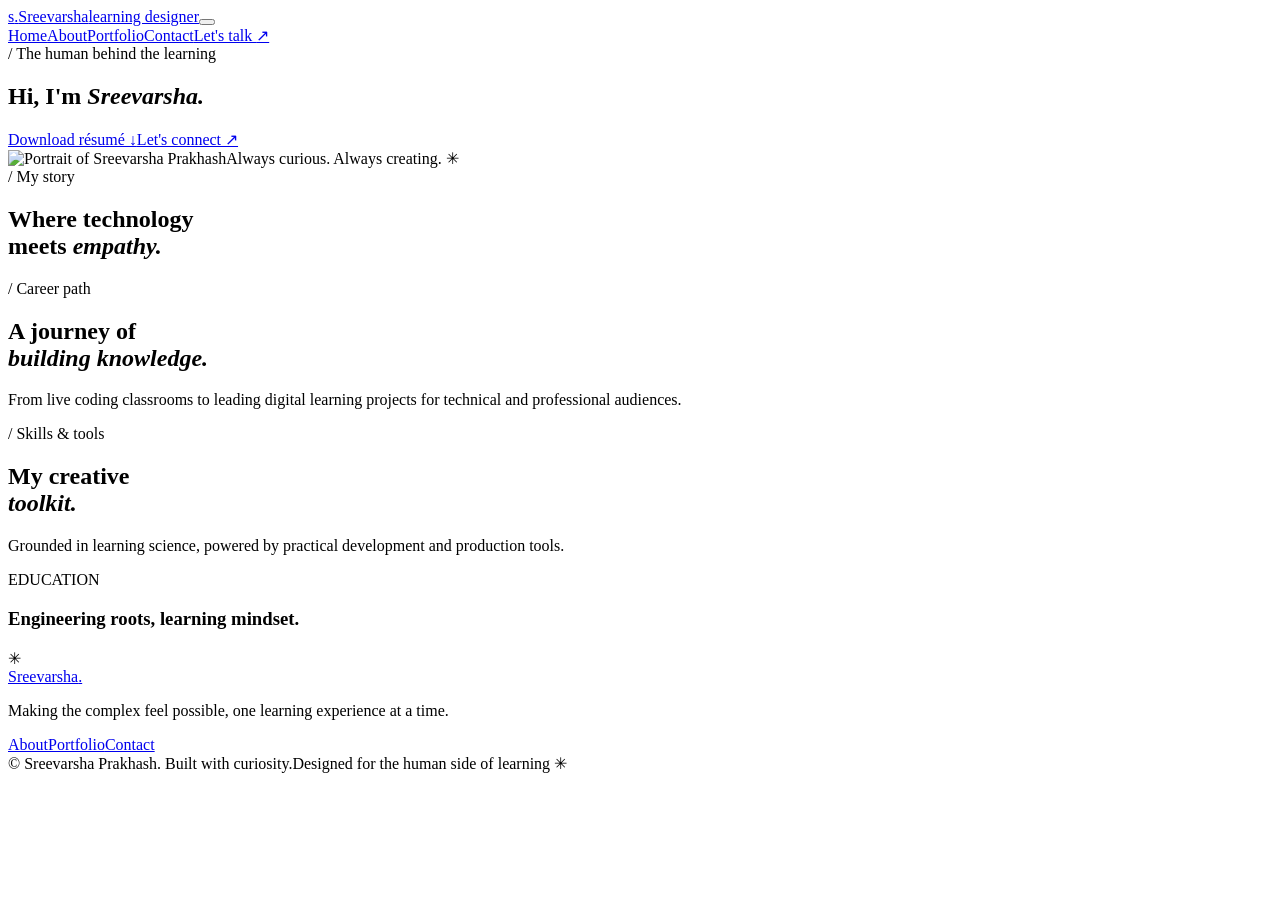
==== about.html @ 5f97e06c "Add files via upload" ====
<!doctype html><html lang="en"><head><meta charset="UTF-8"><meta name="viewport" content="width=device-width,initial-scale=1"><meta name="theme-color" content="#f6f5ef"><meta name="description" content="Meet Sreevarsha Prakhash: instructional designer, technical curriculum developer, and professional learning specialist."><title>About · Sreevarsha Prakhash</title><link rel="icon" href="assets/img/favicon.svg" type="image/svg+xml"><link rel="stylesheet" href="assets/css/style.css"><script defer src="assets/js/data.js"></script><script defer src="assets/js/site.js"></script></head><body data-page="about"><div class="preview-banner" id="preview-banner" hidden>Draft preview — changes are visible only on this browser until published <a href="admin.html">Back to editor ↗</a></div><header class="site-header"><div class="nav-shell wrap"><a class="brand" href="index.html" aria-label="Sreevarsha, home"><span class="brand-icon">s<span class="brand-dot">.</span></span><span class="brand-type">Sreevarsha<span class="brand-sub">learning designer</span></span></a><button class="menu-toggle" id="menu-toggle" aria-expanded="false" aria-controls="primary-nav" aria-label="Toggle menu"><span></span><span></span><span></span></button><nav class="nav-links" id="primary-nav" aria-label="Primary navigation"><a class="nav-home" href="index.html">Home</a><a class="nav-about" href="about.html">About</a><a class="nav-portfolio" href="portfolio.html">Portfolio</a><a class="nav-contact" href="contact.html">Contact</a><a href="contact.html" class="nav-cta">Let's talk <span aria-hidden="true">↗</span></a></nav></div></header><main><section class="page-hero wrap about-hero"><div><span class="eyebrow">/ The human behind the learning</span><h1>Hi, I'm <em>Sreevarsha.</em></h1><p class="large-copy" data-bind="profile.about"></p><div class="button-row"><a class="btn btn-dark" href="assets/resume/Sreevarsha_Prakhash_Resume.pdf" id="resume-link" download>Download résumé ↓</a><a class="btn btn-outline" href="contact.html">Let's connect ↗</a></div></div><div class="about-image-panel"><img id="about-photo" src="assets/img/professional-headshot.webp" alt="Portrait of Sreevarsha Prakhash"><span class="image-signature">Always curious. Always creating. ✳</span></div></section>
<section class="section about-story wrap"><div class="section-intro"><div><span class="eyebrow">/ My story</span><h2>Where technology<br>meets <em>empathy.</em></h2></div><div class="story-copy"><p data-bind="profile.aboutMore"></p><p data-bind="profile.approach"></p><p class="location-line"><span class="tiny-dot"></span><span data-bind="profile.location"></span></p></div></div></section>
<section class="section section-wash"><div class="wrap"><div class="section-intro"><div><span class="eyebrow">/ Career path</span><h2>A journey of<br><em>building knowledge.</em></h2></div><p>From live coding classrooms to leading digital learning projects for technical and professional audiences.</p></div><div id="career-timeline" class="timeline"></div></div></section>
<section class="section wrap"><div class="section-intro"><div><span class="eyebrow">/ Skills & tools</span><h2>My creative<br><em>toolkit.</em></h2></div><p>Grounded in learning science, powered by practical development and production tools.</p></div><div id="skills-list" class="pill-list"></div><div class="education-card"><span class="mini-label">EDUCATION</span><div><h3>Engineering roots, learning mindset.</h3><p id="education-text"></p></div><span class="education-flower">✳</span></div></section></main><footer class="footer"><div class="wrap"><div class="footer-top"><div><a href="index.html" class="footer-logo">Sreevarsha<span>.</span></a><p>Making the complex feel possible, one learning experience at a time.</p></div><div class="footer-links"><a href="about.html">About</a><a href="portfolio.html">Portfolio</a><a href="contact.html">Contact</a></div></div><div class="footer-bottom"><span>© <span id="year"></span> Sreevarsha Prakhash. Built with curiosity.</span><span>Designed for the human side of learning <span aria-hidden="true">✳</span></span></div></div></footer><div id="toast" class="toast" aria-live="polite"></div></body></html>
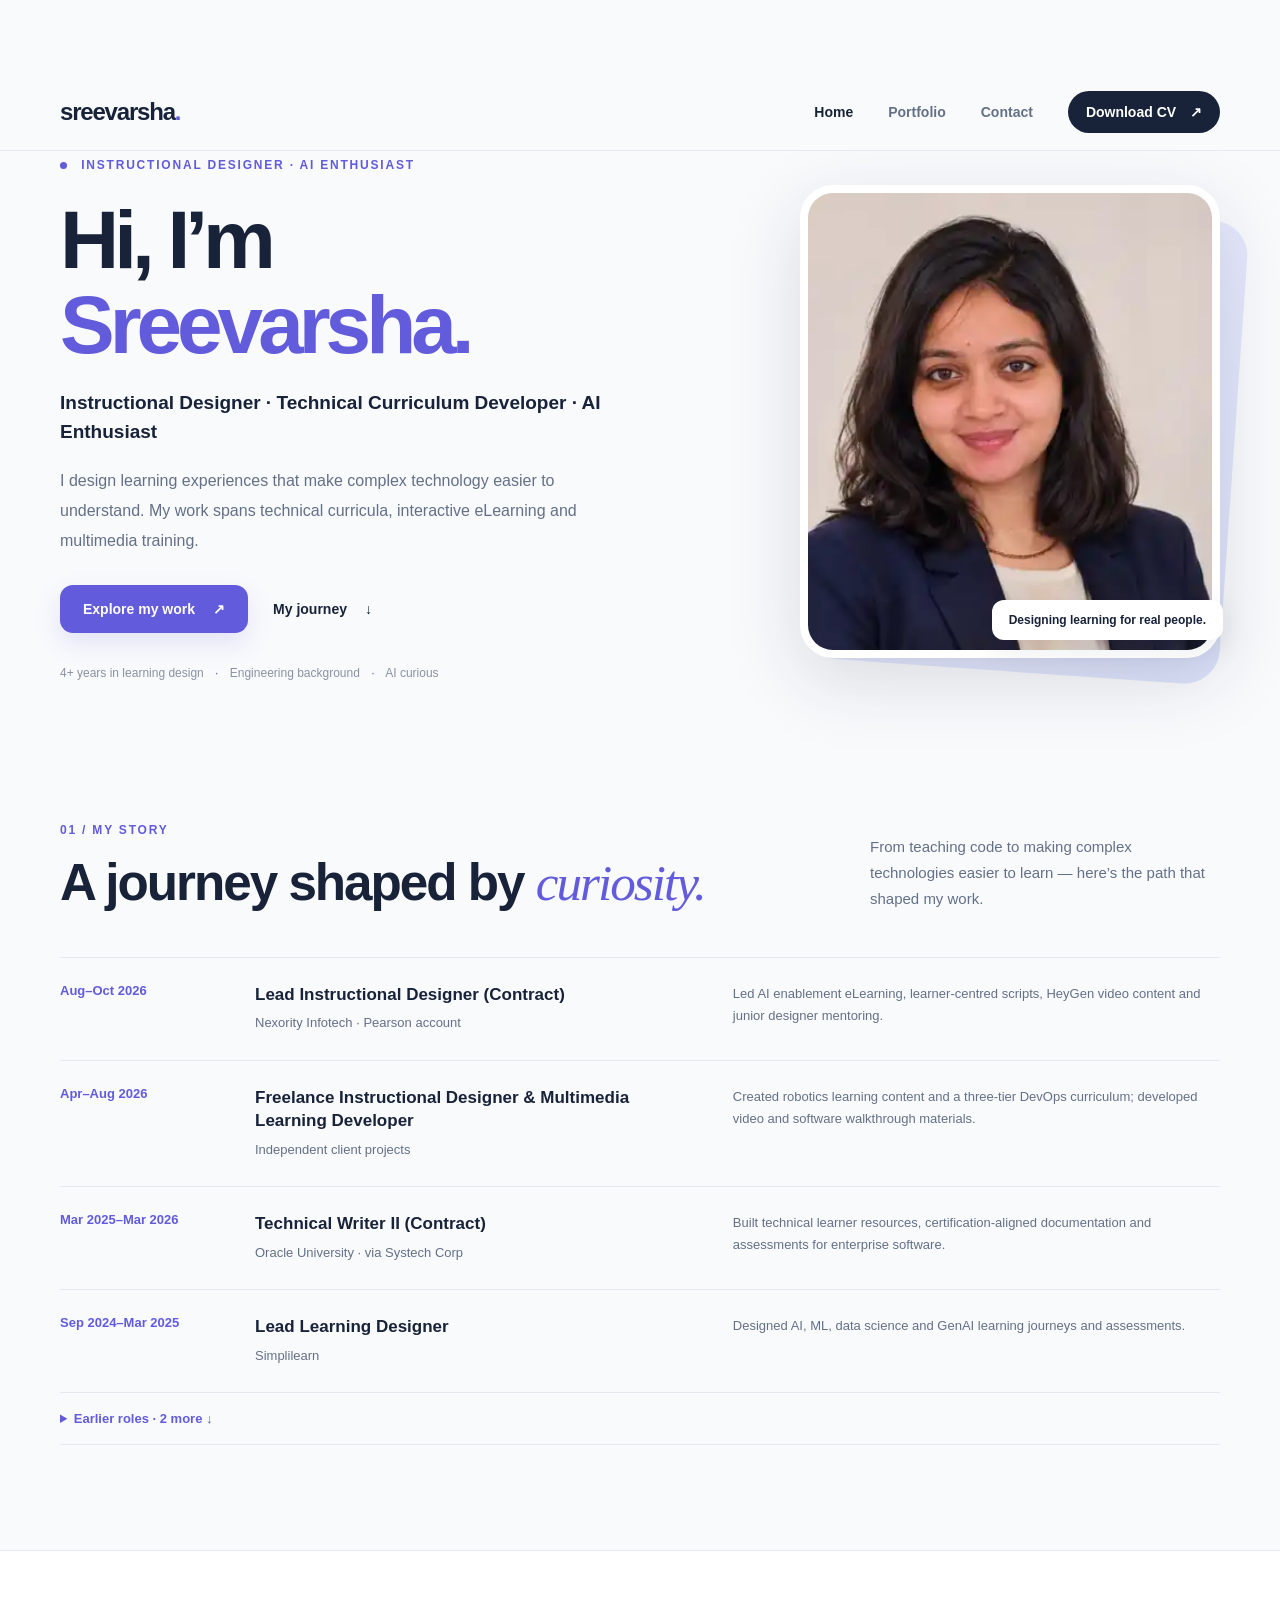
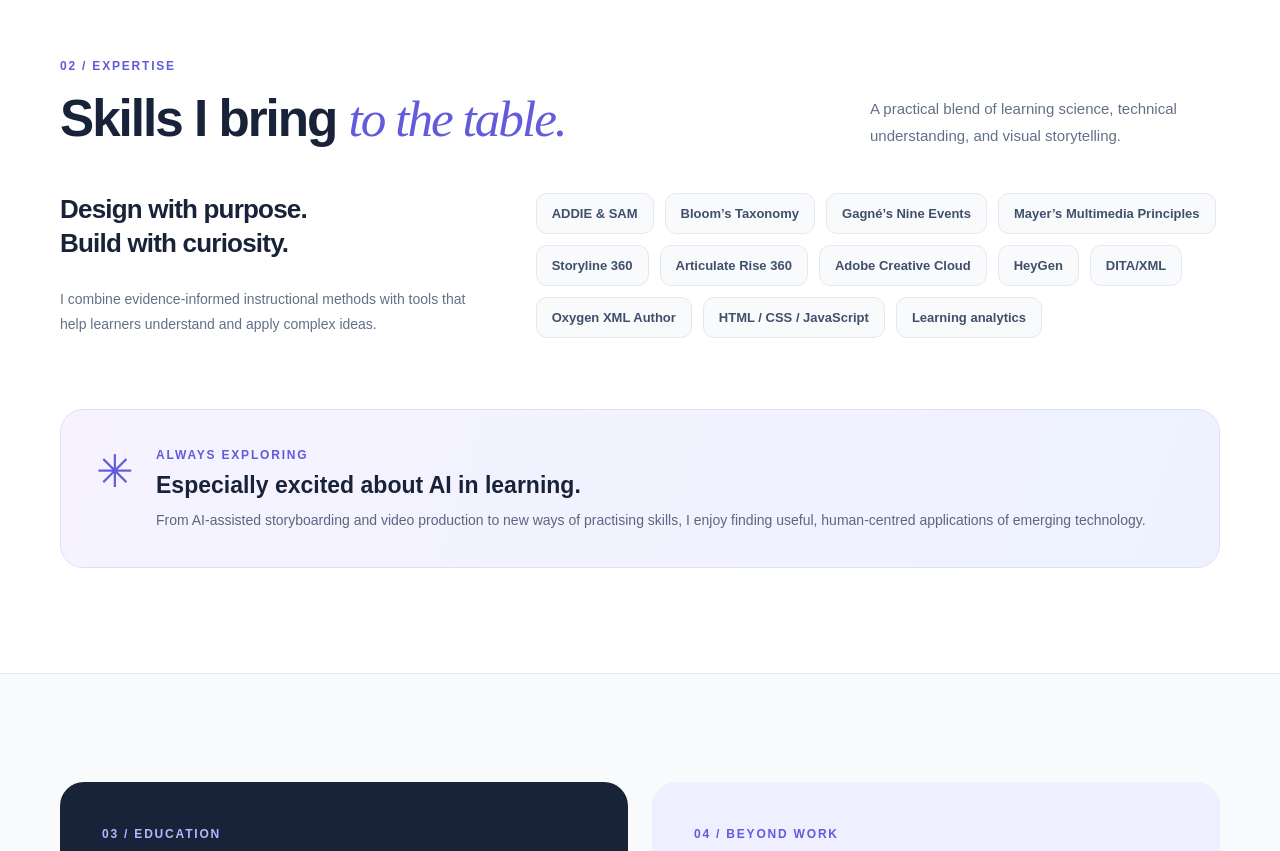
==== commit 7f067973: "Redesign portfolio with focused home, spacious categories, contact links and natural portrait" ====
--- a/about.html
+++ b/about.html
@@ -1,4 +1 @@
-<!doctype html><html lang="en"><head><meta charset="UTF-8"><meta name="viewport" content="width=device-width,initial-scale=1"><meta name="theme-color" content="#f6f5ef"><meta name="description" content="Meet Sreevarsha Prakhash: instructional designer, technical curriculum developer, and professional learning specialist."><title>About · Sreevarsha Prakhash</title><link rel="icon" href="assets/img/favicon.svg" type="image/svg+xml"><link rel="stylesheet" href="assets/css/style.css"><script defer src="assets/js/data.js"></script><script defer src="assets/js/site.js"></script></head><body data-page="about"><div class="preview-banner" id="preview-banner" hidden>Draft preview — changes are visible only on this browser until published <a href="admin.html">Back to editor ↗</a></div><header class="site-header"><div class="nav-shell wrap"><a class="brand" href="index.html" aria-label="Sreevarsha, home"><span class="brand-icon">s<span class="brand-dot">.</span></span><span class="brand-type">Sreevarsha<span class="brand-sub">learning designer</span></span></a><button class="menu-toggle" id="menu-toggle" aria-expanded="false" aria-controls="primary-nav" aria-label="Toggle menu"><span></span><span></span><span></span></button><nav class="nav-links" id="primary-nav" aria-label="Primary navigation"><a class="nav-home" href="index.html">Home</a><a class="nav-about" href="about.html">About</a><a class="nav-portfolio" href="portfolio.html">Portfolio</a><a class="nav-contact" href="contact.html">Contact</a><a href="contact.html" class="nav-cta">Let's talk <span aria-hidden="true">↗</span></a></nav></div></header><main><section class="page-hero wrap about-hero"><div><span class="eyebrow">/ The human behind the learning</span><h1>Hi, I'm <em>Sreevarsha.</em></h1><p class="large-copy" data-bind="profile.about"></p><div class="button-row"><a class="btn btn-dark" href="assets/resume/Sreevarsha_Prakhash_Resume.pdf" id="resume-link" download>Download résumé ↓</a><a class="btn btn-outline" href="contact.html">Let's connect ↗</a></div></div><div class="about-image-panel"><img id="about-photo" src="assets/img/professional-headshot.webp" alt="Portrait of Sreevarsha Prakhash"><span class="image-signature">Always curious. Always creating. ✳</span></div></section>
-<section class="section about-story wrap"><div class="section-intro"><div><span class="eyebrow">/ My story</span><h2>Where technology<br>meets <em>empathy.</em></h2></div><div class="story-copy"><p data-bind="profile.aboutMore"></p><p data-bind="profile.approach"></p><p class="location-line"><span class="tiny-dot"></span><span data-bind="profile.location"></span></p></div></div></section>
-<section class="section section-wash"><div class="wrap"><div class="section-intro"><div><span class="eyebrow">/ Career path</span><h2>A journey of<br><em>building knowledge.</em></h2></div><p>From live coding classrooms to leading digital learning projects for technical and professional audiences.</p></div><div id="career-timeline" class="timeline"></div></div></section>
-<section class="section wrap"><div class="section-intro"><div><span class="eyebrow">/ Skills & tools</span><h2>My creative<br><em>toolkit.</em></h2></div><p>Grounded in learning science, powered by practical development and production tools.</p></div><div id="skills-list" class="pill-list"></div><div class="education-card"><span class="mini-label">EDUCATION</span><div><h3>Engineering roots, learning mindset.</h3><p id="education-text"></p></div><span class="education-flower">✳</span></div></section></main><footer class="footer"><div class="wrap"><div class="footer-top"><div><a href="index.html" class="footer-logo">Sreevarsha<span>.</span></a><p>Making the complex feel possible, one learning experience at a time.</p></div><div class="footer-links"><a href="about.html">About</a><a href="portfolio.html">Portfolio</a><a href="contact.html">Contact</a></div></div><div class="footer-bottom"><span>© <span id="year"></span> Sreevarsha Prakhash. Built with curiosity.</span><span>Designed for the human side of learning <span aria-hidden="true">✳</span></span></div></div></footer><div id="toast" class="toast" aria-live="polite"></div></body></html>+<!doctype html><html lang="en"><head><meta charset="utf-8"><meta name="viewport" content="width=device-width,initial-scale=1"><meta name="robots" content="noindex,follow"><meta http-equiv="refresh" content="0;url=index.html#journey"><title>About Sreevarsha — Now on Home</title></head><body><p>My introduction, career journey, skills and education now live on the <a href="index.html#journey">Home page</a>.</p></body></html>
